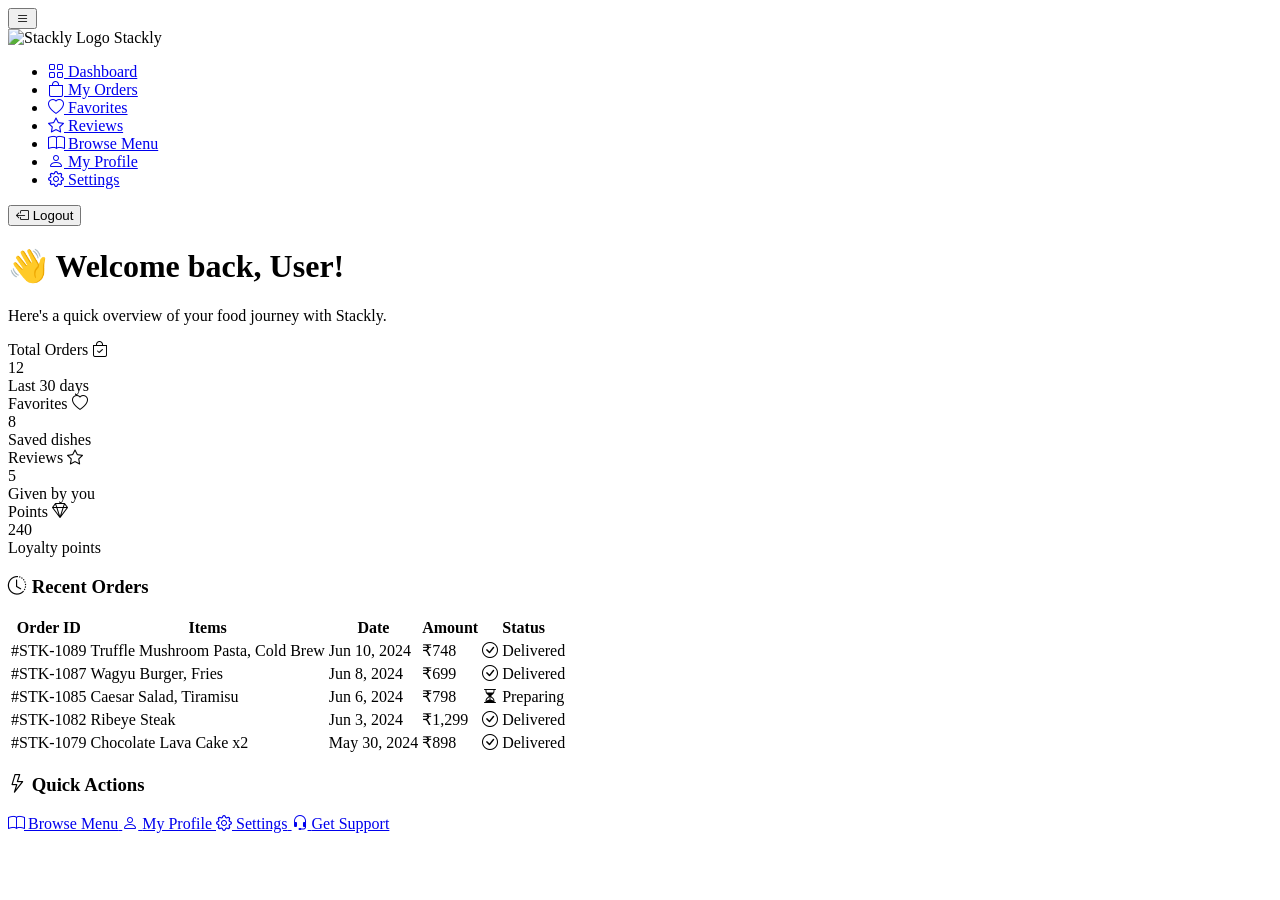
==== user-dashboard.html @ 4d9265fa "Add files via upload" ====
<!DOCTYPE html>
<html lang="en">
<head>
  <meta charset="UTF-8">
  <meta name="viewport" content="width=device-width, initial-scale=1.0">
  <title>Stackly || User Dashboard</title>
  <link href="https://cdn.jsdelivr.net/npm/bootstrap-icons@1.11.3/font/bootstrap-icons.css" rel="stylesheet">
  <link rel="stylesheet" href="css/dashboard.css">
</head>
<body>

<button class="sidebar-toggle" onclick="document.querySelector('.sidebar').classList.toggle('active')">
  <i class="bi bi-list"></i>
</button>

<div class="dashboard">
  <!-- Sidebar -->
  <aside class="sidebar">
    <div class="sidebar-brand">
      <img src="images/logo.webp" alt="Stackly Logo">
      <span>Stackly</span>
    </div>
    <ul class="sidebar-nav">
      <li><a href="user-dashboard.html" class="active"><i class="bi bi-grid"></i> Dashboard</a></li>
      <li><a href="error.html"><i class="bi bi-bag"></i> My Orders</a></li>
      <li><a href="error.html"><i class="bi bi-heart"></i> Favorites</a></li>
      <li><a href="error.html"><i class="bi bi-star"></i> Reviews</a></li>
      <li><a href="menu.html"><i class="bi bi-book"></i> Browse Menu</a></li>
      <li><a href="error.html"><i class="bi bi-person"></i> My Profile</a></li>
      <li><a href="error.html"><i class="bi bi-gear"></i> Settings</a></li>
    </ul>
    <div class="sidebar-logout">
      <button class="logout-btn" onclick="handleLogout()">
        <i class="bi bi-box-arrow-left"></i> Logout
      </button>
    </div>
  </aside>

  <!-- Main Content -->
  <main class="dashboard-main">
    <!-- Welcome Banner -->
    <div class="welcome-banner">
      <h1>👋 Welcome back, <span id="userName">User</span>!</h1>
      <p>Here's a quick overview of your food journey with Stackly.</p>
    </div>

    <!-- Stats -->
    <div class="stats-row">
      <div class="dash-stat-card">
        <div class="stat-header">
          <span class="stat-label">Total Orders</span>
          <i class="bi bi-bag-check"></i>
        </div>
        <div class="stat-value">12</div>
        <div class="stat-label">Last 30 days</div>
      </div>
      <div class="dash-stat-card">
        <div class="stat-header">
          <span class="stat-label">Favorites</span>
          <i class="bi bi-heart"></i>
        </div>
        <div class="stat-value">8</div>
        <div class="stat-label">Saved dishes</div>
      </div>
      <div class="dash-stat-card">
        <div class="stat-header">
          <span class="stat-label">Reviews</span>
          <i class="bi bi-star"></i>
        </div>
        <div class="stat-value">5</div>
        <div class="stat-label">Given by you</div>
      </div>
      <div class="dash-stat-card">
        <div class="stat-header">
          <span class="stat-label">Points</span>
          <i class="bi bi-gem"></i>
        </div>
        <div class="stat-value">240</div>
        <div class="stat-label">Loyalty points</div>
      </div>
    </div>

    <!-- Recent Orders -->
    <div class="dash-section">
      <h3><i class="bi bi-clock-history"></i> Recent Orders</h3>
      <table class="dash-table">
        <thead>
          <tr>
            <th>Order ID</th>
            <th>Items</th>
            <th>Date</th>
            <th>Amount</th>
            <th>Status</th>
          </tr>
        </thead>
        <tbody>
          <tr>
            <td>#STK-1089</td>
            <td>Truffle Mushroom Pasta, Cold Brew</td>
            <td>Jun 10, 2024</td>
            <td>₹748</td>
            <td><span class="status-badge delivered"><i class="bi bi-check-circle"></i> Delivered</span></td>
          </tr>
          <tr>
            <td>#STK-1087</td>
            <td>Wagyu Burger, Fries</td>
            <td>Jun 8, 2024</td>
            <td>₹699</td>
            <td><span class="status-badge delivered"><i class="bi bi-check-circle"></i> Delivered</span></td>
          </tr>
          <tr>
            <td>#STK-1085</td>
            <td>Caesar Salad, Tiramisu</td>
            <td>Jun 6, 2024</td>
            <td>₹798</td>
            <td><span class="status-badge preparing"><i class="bi bi-hourglass-split"></i> Preparing</span></td>
          </tr>
          <tr>
            <td>#STK-1082</td>
            <td>Ribeye Steak</td>
            <td>Jun 3, 2024</td>
            <td>₹1,299</td>
            <td><span class="status-badge delivered"><i class="bi bi-check-circle"></i> Delivered</span></td>
          </tr>
          <tr>
            <td>#STK-1079</td>
            <td>Chocolate Lava Cake x2</td>
            <td>May 30, 2024</td>
            <td>₹898</td>
            <td><span class="status-badge delivered"><i class="bi bi-check-circle"></i> Delivered</span></td>
          </tr>
        </tbody>
      </table>
    </div>

    <!-- Quick Actions -->
    <div class="dash-section">
      <h3><i class="bi bi-lightning"></i> Quick Actions</h3>
      <div class="quick-actions">
        <a href="menu.html" class="action-card">
          <i class="bi bi-book"></i>
          <span>Browse Menu</span>
        </a>
        <a href="error.html" class="action-card">
          <i class="bi bi-person"></i>
          <span>My Profile</span>
        </a>
        <a href="error.html" class="action-card">
          <i class="bi bi-gear"></i>
          <span>Settings</span>
        </a>
        <a href="error.html" class="action-card">
          <i class="bi bi-headset"></i>
          <span>Get Support</span>
        </a>
      </div>
    </div>
  </main>
</div>

<script src="js/main.js"></script>
<script>
  // Load user name from session
  var name = sessionStorage.getItem('userName') || 'User';
  document.getElementById('userName').textContent = name.charAt(0).toUpperCase() + name.slice(1);
</script>
</body>
</html>
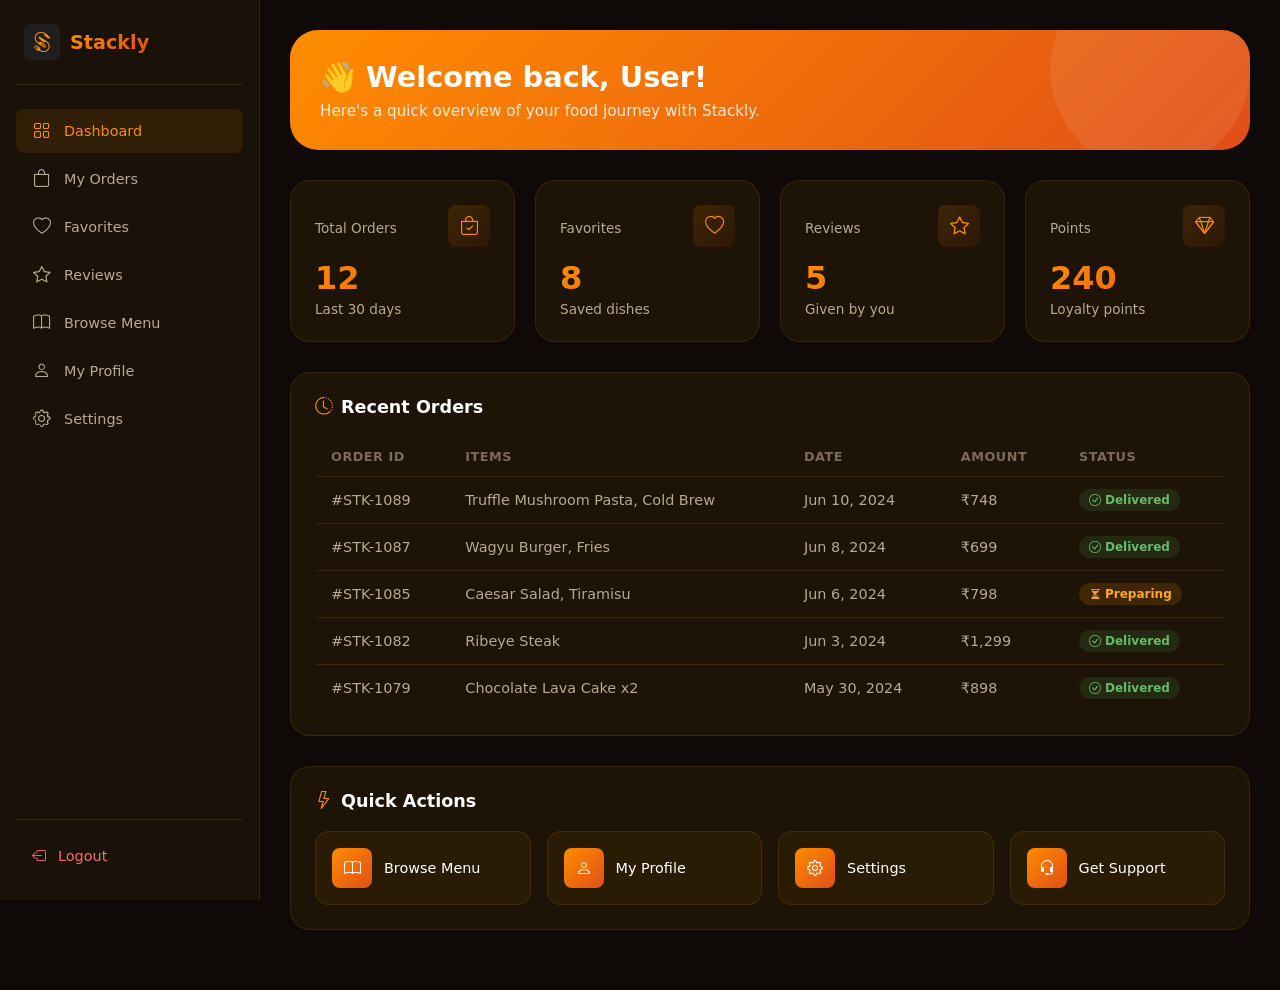
==== commit 4bd4b3c0: "Add Stackly logo in mobile header for both dashboards" ====
--- a/user-dashboard.html
+++ b/user-dashboard.html
@@ -9,9 +9,15 @@
 </head>
 <body>
 
-<button class="sidebar-toggle" onclick="document.querySelector('.sidebar').classList.toggle('active')">
-  <i class="bi bi-list"></i>
-</button>
+<div class="mobile-header">
+  <button class="sidebar-toggle" onclick="document.querySelector('.sidebar').classList.toggle('active')">
+    <i class="bi bi-list"></i>
+  </button>
+  <a href="index.html" class="mobile-brand">
+    <img src="images/logo.webp" alt="Stackly Logo" class="mobile-logo">
+    <span>Stackly</span>
+  </a>
+</div>
 
 <div class="dashboard">
   <!-- Sidebar -->
--- a/css/dashboard.css
+++ b/css/dashboard.css
@@ -0,0 +1,560 @@
+/* ===== DASHBOARD STYLES ===== */
+@import url('https://fonts.googleapis.com/css2?family=Outfit:wght@300;400;500;600;700;800&display=swap');
+
+:root {
+  --bg-primary: #0f0a07;
+  --bg-secondary: #1a1208;
+  --bg-tertiary: #241a0e;
+  --bg-card: rgba(255, 165, 0, 0.06);
+  --bg-card-hover: rgba(255, 165, 0, 0.12);
+  --accent: #ff8c00;
+  --accent-secondary: #e04f16;
+  --gradient: linear-gradient(135deg, #ff8c00, #e04f16);
+  --gradient-soft: linear-gradient(135deg, rgba(255,140,0,0.15), rgba(224,79,22,0.08));
+  --text-primary: #ffffff;
+  --text-secondary: #b9a895;
+  --text-muted: #7a6b5d;
+  --border-color: rgba(255, 165, 0, 0.12);
+  --border-glow: rgba(255, 140, 0, 0.25);
+  --shadow-card: 0 8px 32px rgba(0, 0, 0, 0.4);
+  --radius-sm: 8px;
+  --radius-md: 14px;
+  --radius-lg: 20px;
+  --radius-xl: 28px;
+  --transition: all 0.3s cubic-bezier(0.25, 0.46, 0.45, 0.94);
+  --font: 'Outfit', system-ui, sans-serif;
+}
+
+* { margin: 0; padding: 0; box-sizing: border-box; }
+
+html, body {
+  overflow-x: hidden;
+  width: 100%;
+}
+
+body {
+  font-family: var(--font);
+  background: var(--bg-primary);
+  color: var(--text-primary);
+  min-height: 100vh;
+}
+
+a {
+  text-decoration: none;
+  color: inherit;
+  transition: var(--transition);
+}
+
+/* Dashboard Layout */
+.dashboard {
+  display: flex;
+  min-height: 100vh;
+  max-width: 100vw;
+  overflow-x: hidden;
+}
+
+/* Sidebar */
+.sidebar {
+  width: 260px;
+  background: var(--bg-secondary);
+  border-right: 1px solid var(--border-color);
+  padding: 24px 16px;
+  display: flex;
+  flex-direction: column;
+  position: fixed;
+  top: 0;
+  left: 0;
+  height: 100vh;
+  z-index: 100;
+  transition: var(--transition);
+}
+
+.sidebar-brand {
+  display: flex;
+  align-items: center;
+  gap: 10px;
+  padding: 0 8px 24px;
+  border-bottom: 1px solid var(--border-color);
+  margin-bottom: 24px;
+}
+
+.sidebar-brand img {
+  height: 36px;
+  width: auto;
+  border-radius: 6px;
+}
+
+.sidebar-brand span {
+  font-size: 1.2rem;
+  font-weight: 700;
+  background: var(--gradient);
+  -webkit-background-clip: text;
+  -webkit-text-fill-color: transparent;
+  background-clip: text;
+}
+
+.sidebar-nav {
+  list-style: none;
+  display: flex;
+  flex-direction: column;
+  gap: 4px;
+  flex-grow: 1;
+}
+
+.sidebar-nav a {
+  display: flex;
+  align-items: center;
+  gap: 12px;
+  padding: 12px 16px;
+  border-radius: var(--radius-sm);
+  color: var(--text-secondary);
+  font-size: 0.9rem;
+  font-weight: 500;
+  transition: var(--transition);
+}
+
+.sidebar-nav a:hover,
+.sidebar-nav a.active {
+  background: rgba(255, 140, 0, 0.1);
+  color: var(--accent);
+}
+
+.sidebar-nav a i {
+  font-size: 1.1rem;
+  width: 20px;
+  text-align: center;
+}
+
+.sidebar-logout {
+  margin-top: auto;
+  padding-top: 16px;
+  border-top: 1px solid var(--border-color);
+}
+
+.logout-btn {
+  display: flex;
+  align-items: center;
+  gap: 12px;
+  padding: 12px 16px;
+  border-radius: var(--radius-sm);
+  color: #ff6b6b;
+  font-size: 0.9rem;
+  font-weight: 500;
+  width: 100%;
+  background: none;
+  border: none;
+  cursor: pointer;
+  font-family: var(--font);
+  transition: var(--transition);
+}
+
+.logout-btn:hover {
+  background: rgba(255, 100, 100, 0.1);
+}
+
+/* Main Content */
+.dashboard-main {
+  flex: 1;
+  margin-left: 260px;
+  padding: 30px;
+  min-width: 0;
+  max-width: 100%;
+  overflow-x: hidden;
+}
+
+/* Welcome Banner */
+.welcome-banner {
+  padding: 30px;
+  background: var(--gradient);
+  border-radius: var(--radius-xl);
+  margin-bottom: 30px;
+  position: relative;
+  overflow: hidden;
+}
+
+.welcome-banner::before {
+  content: '';
+  position: absolute;
+  top: -50%;
+  right: 0;
+  width: 200px;
+  height: 200px;
+  background: rgba(255, 255, 255, 0.08);
+  border-radius: 50%;
+}
+
+.welcome-banner h1 {
+  font-size: 1.8rem;
+  font-weight: 700;
+  margin-bottom: 8px;
+  position: relative;
+  z-index: 1;
+  word-wrap: break-word;
+  overflow-wrap: break-word;
+}
+
+.welcome-banner p {
+  font-size: 0.95rem;
+  opacity: 0.85;
+  position: relative;
+  z-index: 1;
+  word-wrap: break-word;
+  overflow-wrap: break-word;
+}
+
+/* Stat Cards */
+.stats-row {
+  display: grid;
+  grid-template-columns: repeat(auto-fit, minmax(200px, 1fr));
+  gap: 20px;
+  margin-bottom: 30px;
+}
+
+.dash-stat-card {
+  padding: 24px;
+  background: var(--bg-card);
+  border: 1px solid var(--border-color);
+  border-radius: var(--radius-lg);
+  transition: var(--transition);
+}
+
+.dash-stat-card:hover {
+  border-color: var(--border-glow);
+  transform: translateY(-3px);
+}
+
+.dash-stat-card .stat-header {
+  display: flex;
+  align-items: center;
+  justify-content: space-between;
+  margin-bottom: 12px;
+}
+
+.dash-stat-card .stat-header i {
+  width: 42px;
+  height: 42px;
+  display: flex;
+  align-items: center;
+  justify-content: center;
+  background: var(--gradient-soft);
+  border-radius: var(--radius-sm);
+  color: var(--accent);
+  font-size: 1.2rem;
+}
+
+.dash-stat-card .stat-value {
+  font-size: 2rem;
+  font-weight: 700;
+  background: var(--gradient);
+  -webkit-background-clip: text;
+  -webkit-text-fill-color: transparent;
+  background-clip: text;
+}
+
+.dash-stat-card .stat-label {
+  font-size: 0.85rem;
+  color: var(--text-secondary);
+  margin-top: 4px;
+}
+
+/* Table Section */
+.dash-section {
+  background: var(--bg-card);
+  border: 1px solid var(--border-color);
+  border-radius: var(--radius-lg);
+  padding: 24px;
+  margin-bottom: 30px;
+}
+
+.dash-section h3 {
+  font-size: 1.1rem;
+  font-weight: 600;
+  margin-bottom: 20px;
+  display: flex;
+  align-items: center;
+  gap: 8px;
+}
+
+.dash-section h3 i {
+  color: var(--accent);
+}
+
+.dash-table {
+  width: 100%;
+  border-collapse: collapse;
+  table-layout: auto;
+}
+
+.dash-table th,
+.dash-table td {
+  padding: 12px 16px;
+  text-align: left;
+  border-bottom: 1px solid var(--border-color);
+  font-size: 0.9rem;
+}
+
+.dash-table th {
+  color: var(--text-muted);
+  font-weight: 600;
+  font-size: 0.8rem;
+  text-transform: uppercase;
+  letter-spacing: 0.5px;
+}
+
+.dash-table td {
+  color: var(--text-secondary);
+}
+
+.dash-table tr:last-child td {
+  border-bottom: none;
+}
+
+.dash-table tr:hover td {
+  background: rgba(255, 140, 0, 0.04);
+}
+
+/* Status Badges */
+.status-badge {
+  display: inline-flex;
+  align-items: center;
+  gap: 4px;
+  padding: 4px 10px;
+  border-radius: 20px;
+  font-size: 0.75rem;
+  font-weight: 600;
+}
+
+.status-badge.delivered {
+  background: rgba(76, 175, 80, 0.15);
+  color: #66bb6a;
+}
+
+.status-badge.preparing {
+  background: rgba(255, 152, 0, 0.15);
+  color: #ffa726;
+}
+
+.status-badge.pending {
+  background: rgba(156, 39, 176, 0.15);
+  color: #ba68c8;
+}
+
+.status-badge.cancelled {
+  background: rgba(244, 67, 54, 0.15);
+  color: #ef5350;
+}
+
+/* Quick Actions */
+.quick-actions {
+  display: grid;
+  grid-template-columns: repeat(auto-fit, minmax(180px, 1fr));
+  gap: 16px;
+}
+
+.action-card {
+  display: flex;
+  align-items: center;
+  gap: 12px;
+  padding: 16px;
+  background: var(--bg-card);
+  border: 1px solid var(--border-color);
+  border-radius: var(--radius-md);
+  cursor: pointer;
+  transition: var(--transition);
+}
+
+.action-card:hover {
+  border-color: var(--border-glow);
+  transform: translateY(-2px);
+}
+
+.action-card i {
+  width: 40px;
+  height: 40px;
+  display: flex;
+  align-items: center;
+  justify-content: center;
+  background: var(--gradient);
+  border-radius: var(--radius-sm);
+  color: #fff;
+  font-size: 1rem;
+}
+
+.action-card span {
+  font-size: 0.9rem;
+  font-weight: 500;
+}
+
+/* Mobile Header */
+.mobile-header {
+  display: none;
+  position: fixed;
+  top: 0;
+  left: 0;
+  right: 0;
+  z-index: 200;
+  height: 56px;
+  background: rgba(15, 10, 7, 0.92);
+  backdrop-filter: blur(12px);
+  -webkit-backdrop-filter: blur(12px);
+  border-bottom: 1px solid var(--border-color);
+  align-items: center;
+  padding: 0 12px;
+  gap: 12px;
+}
+
+.sidebar-toggle {
+  width: 40px;
+  height: 40px;
+  background: var(--gradient);
+  border: none;
+  border-radius: var(--radius-sm);
+  color: #fff;
+  font-size: 1.2rem;
+  cursor: pointer;
+  display: flex;
+  align-items: center;
+  justify-content: center;
+  flex-shrink: 0;
+}
+
+.mobile-brand {
+  display: flex;
+  align-items: center;
+  gap: 8px;
+  text-decoration: none;
+}
+
+.mobile-brand .mobile-logo {
+  height: 32px;
+  width: auto;
+  border-radius: 6px;
+}
+
+.mobile-brand span {
+  font-size: 1.15rem;
+  font-weight: 700;
+  background: var(--gradient);
+  -webkit-background-clip: text;
+  -webkit-text-fill-color: transparent;
+  background-clip: text;
+}
+
+/* Responsive */
+@media (max-width: 768px) {
+  .sidebar {
+    transform: translateX(-100%);
+  }
+
+  .sidebar.active {
+    transform: translateX(0);
+  }
+
+  .dashboard-main {
+    margin-left: 0;
+    padding: 70px 12px 16px;
+    width: 100%;
+    max-width: 100vw;
+  }
+
+  .mobile-header {
+    display: flex;
+  }
+
+  .welcome-banner {
+    padding: 20px 16px;
+    border-radius: var(--radius-lg);
+  }
+
+  .welcome-banner h1 {
+    font-size: 1.2rem;
+  }
+
+  .welcome-banner p {
+    font-size: 0.85rem;
+  }
+
+  .welcome-banner::before {
+    width: 120px;
+    height: 120px;
+    right: -20px;
+    top: -30%;
+  }
+
+  .stats-row {
+    grid-template-columns: 1fr 1fr;
+    gap: 12px;
+  }
+
+  .dash-stat-card {
+    padding: 16px;
+  }
+
+  .dash-stat-card .stat-value {
+    font-size: 1.5rem;
+  }
+
+  .dash-section {
+    padding: 16px 12px;
+    border-radius: var(--radius-md);
+    overflow: hidden;
+  }
+
+  .dash-table {
+    display: block;
+    overflow-x: auto;
+    -webkit-overflow-scrolling: touch;
+    white-space: nowrap;
+  }
+
+  .dash-table th,
+  .dash-table td {
+    padding: 10px 12px;
+    font-size: 0.8rem;
+  }
+
+  .quick-actions {
+    grid-template-columns: 1fr 1fr;
+    gap: 10px;
+  }
+
+  .action-card {
+    padding: 12px;
+    flex-direction: column;
+    text-align: center;
+    gap: 8px;
+  }
+
+  .action-card i {
+    width: 36px;
+    height: 36px;
+    font-size: 0.9rem;
+  }
+
+  .action-card span {
+    font-size: 0.8rem;
+  }
+}
+
+@media (max-width: 480px) {
+  .dashboard-main {
+    padding: 65px 8px 12px;
+  }
+
+  .stats-row {
+    grid-template-columns: 1fr;
+    gap: 10px;
+  }
+
+  .welcome-banner {
+    padding: 16px 14px;
+  }
+
+  .welcome-banner h1 {
+    font-size: 1.1rem;
+  }
+
+  .quick-actions {
+    grid-template-columns: 1fr;
+  }
+}
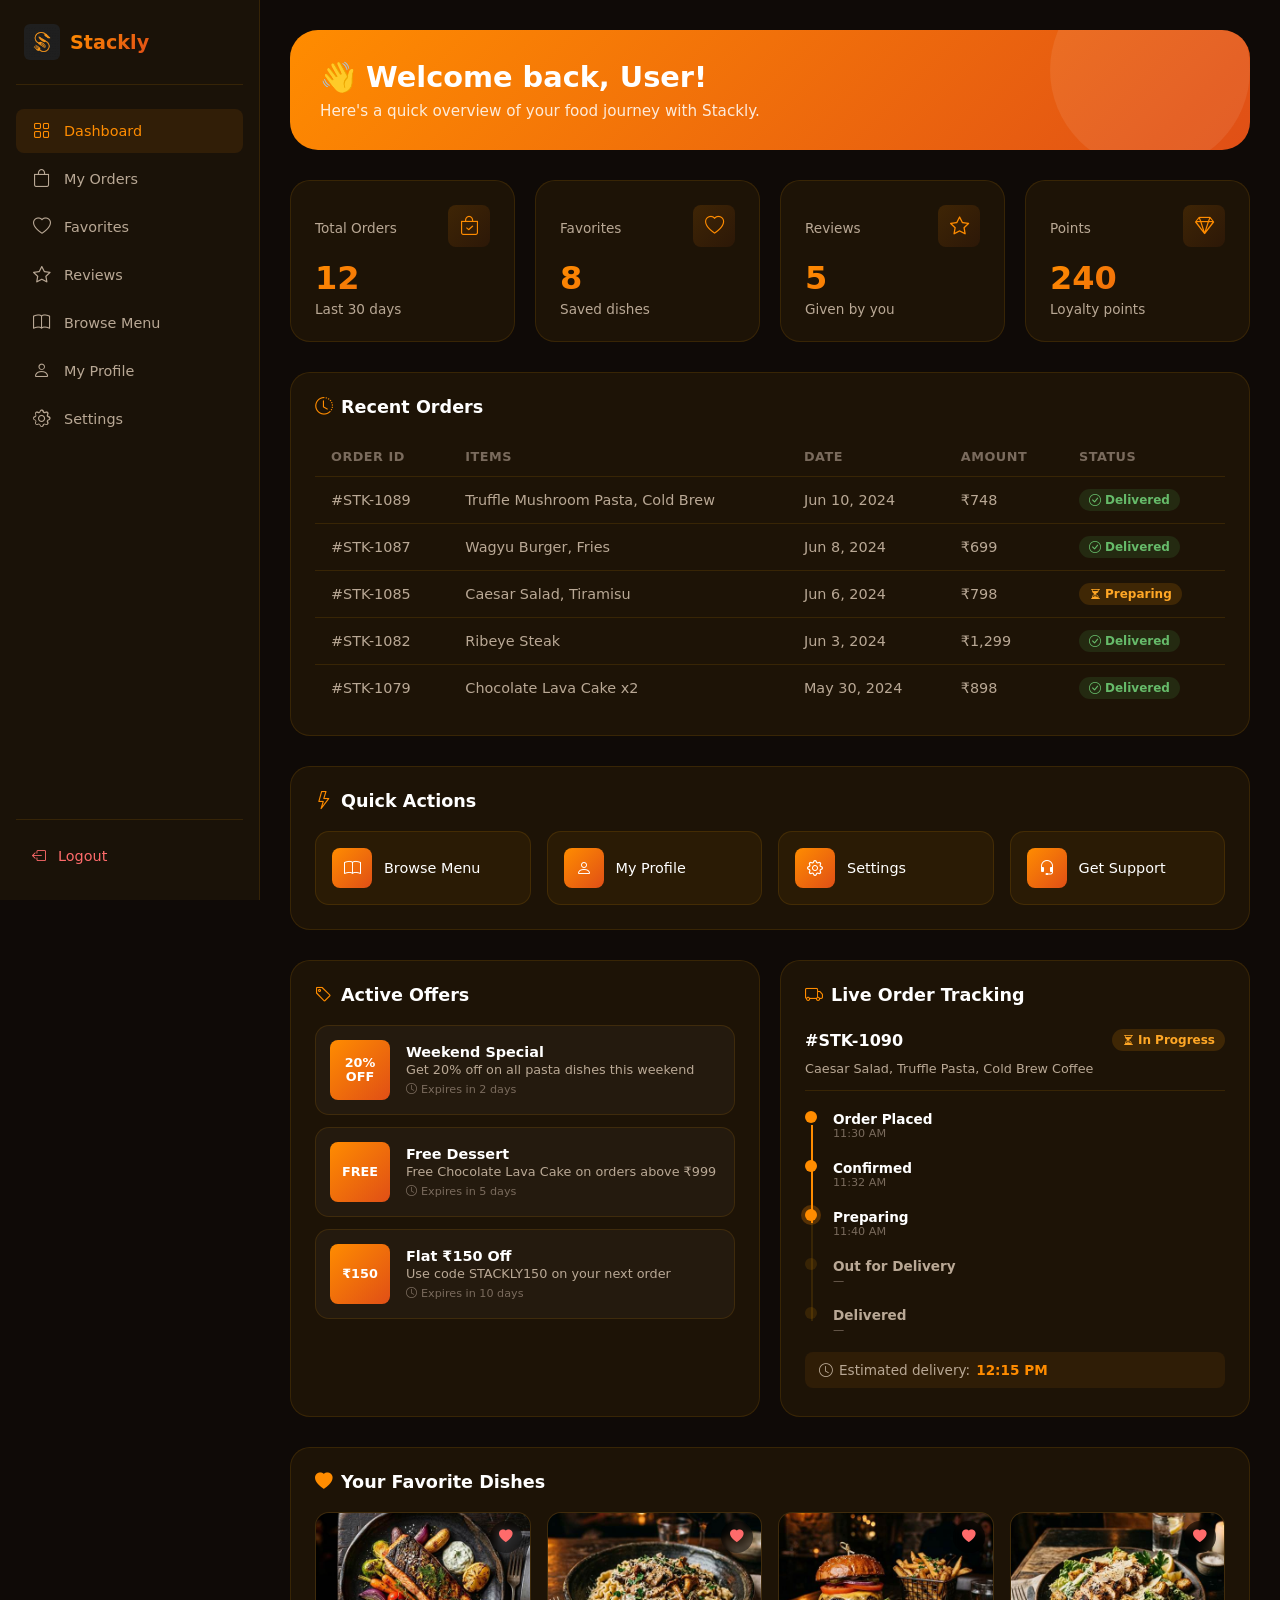
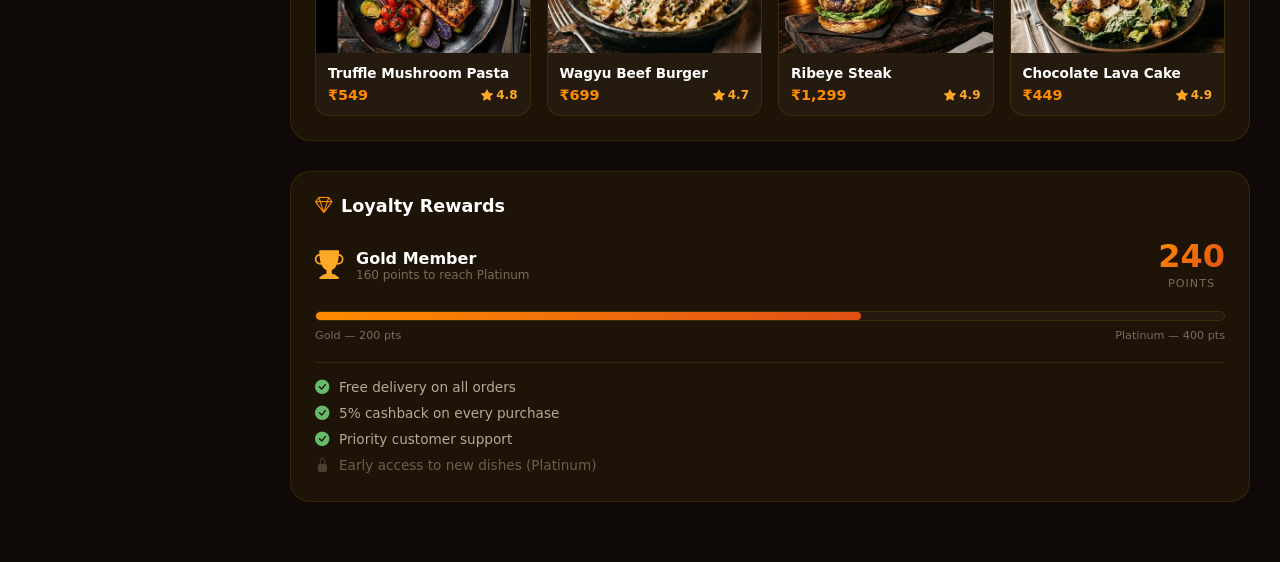
==== commit 4c1c51f0: "Enhance dashboards with more comprehensive sections and components" ====
--- a/user-dashboard.html
+++ b/user-dashboard.html
@@ -161,6 +161,197 @@
         </a>
       </div>
     </div>
+
+    <!-- Two Column Layout -->
+    <div class="dash-two-col">
+      <!-- Active Offers -->
+      <div class="dash-section">
+        <h3><i class="bi bi-tag"></i> Active Offers</h3>
+        <div class="offers-list">
+          <div class="offer-card">
+            <div class="offer-badge">20% OFF</div>
+            <div class="offer-info">
+              <span class="offer-title">Weekend Special</span>
+              <span class="offer-desc">Get 20% off on all pasta dishes this weekend</span>
+              <span class="offer-expiry"><i class="bi bi-clock"></i> Expires in 2 days</span>
+            </div>
+          </div>
+          <div class="offer-card">
+            <div class="offer-badge">FREE</div>
+            <div class="offer-info">
+              <span class="offer-title">Free Dessert</span>
+              <span class="offer-desc">Free Chocolate Lava Cake on orders above ₹999</span>
+              <span class="offer-expiry"><i class="bi bi-clock"></i> Expires in 5 days</span>
+            </div>
+          </div>
+          <div class="offer-card">
+            <div class="offer-badge">₹150</div>
+            <div class="offer-info">
+              <span class="offer-title">Flat ₹150 Off</span>
+              <span class="offer-desc">Use code STACKLY150 on your next order</span>
+              <span class="offer-expiry"><i class="bi bi-clock"></i> Expires in 10 days</span>
+            </div>
+          </div>
+        </div>
+      </div>
+
+      <!-- Delivery Tracking -->
+      <div class="dash-section">
+        <h3><i class="bi bi-truck"></i> Live Order Tracking</h3>
+        <div class="tracking-card">
+          <div class="tracking-header">
+            <span class="tracking-id">#STK-1090</span>
+            <span class="status-badge preparing"><i class="bi bi-hourglass-split"></i> In Progress</span>
+          </div>
+          <div class="tracking-items">Caesar Salad, Truffle Pasta, Cold Brew Coffee</div>
+          <div class="tracking-timeline">
+            <div class="timeline-step completed">
+              <div class="timeline-dot"></div>
+              <div class="timeline-info">
+                <span class="timeline-title">Order Placed</span>
+                <span class="timeline-time">11:30 AM</span>
+              </div>
+            </div>
+            <div class="timeline-step completed">
+              <div class="timeline-dot"></div>
+              <div class="timeline-info">
+                <span class="timeline-title">Confirmed</span>
+                <span class="timeline-time">11:32 AM</span>
+              </div>
+            </div>
+            <div class="timeline-step active">
+              <div class="timeline-dot"></div>
+              <div class="timeline-info">
+                <span class="timeline-title">Preparing</span>
+                <span class="timeline-time">11:40 AM</span>
+              </div>
+            </div>
+            <div class="timeline-step">
+              <div class="timeline-dot"></div>
+              <div class="timeline-info">
+                <span class="timeline-title">Out for Delivery</span>
+                <span class="timeline-time">—</span>
+              </div>
+            </div>
+            <div class="timeline-step">
+              <div class="timeline-dot"></div>
+              <div class="timeline-info">
+                <span class="timeline-title">Delivered</span>
+                <span class="timeline-time">—</span>
+              </div>
+            </div>
+          </div>
+          <div class="tracking-eta">
+            <i class="bi bi-clock"></i> Estimated delivery: <strong>12:15 PM</strong>
+          </div>
+        </div>
+      </div>
+    </div>
+
+    <!-- Favorite Dishes -->
+    <div class="dash-section">
+      <h3><i class="bi bi-heart-fill"></i> Your Favorite Dishes</h3>
+      <div class="favorites-grid">
+        <div class="favorite-card">
+          <div class="favorite-img">
+            <img src="images/menu-1.webp" alt="Truffle Pasta">
+            <button class="favorite-heart"><i class="bi bi-heart-fill"></i></button>
+          </div>
+          <div class="favorite-info">
+            <span class="favorite-name">Truffle Mushroom Pasta</span>
+            <div class="favorite-meta">
+              <span class="favorite-price">₹549</span>
+              <span class="favorite-rating"><i class="bi bi-star-fill"></i> 4.8</span>
+            </div>
+          </div>
+        </div>
+        <div class="favorite-card">
+          <div class="favorite-img">
+            <img src="images/menu-2.webp" alt="Wagyu Burger">
+            <button class="favorite-heart"><i class="bi bi-heart-fill"></i></button>
+          </div>
+          <div class="favorite-info">
+            <span class="favorite-name">Wagyu Beef Burger</span>
+            <div class="favorite-meta">
+              <span class="favorite-price">₹699</span>
+              <span class="favorite-rating"><i class="bi bi-star-fill"></i> 4.7</span>
+            </div>
+          </div>
+        </div>
+        <div class="favorite-card">
+          <div class="favorite-img">
+            <img src="images/menu-3.webp" alt="Ribeye Steak">
+            <button class="favorite-heart"><i class="bi bi-heart-fill"></i></button>
+          </div>
+          <div class="favorite-info">
+            <span class="favorite-name">Ribeye Steak</span>
+            <div class="favorite-meta">
+              <span class="favorite-price">₹1,299</span>
+              <span class="favorite-rating"><i class="bi bi-star-fill"></i> 4.9</span>
+            </div>
+          </div>
+        </div>
+        <div class="favorite-card">
+          <div class="favorite-img">
+            <img src="images/menu-4.webp" alt="Lava Cake">
+            <button class="favorite-heart"><i class="bi bi-heart-fill"></i></button>
+          </div>
+          <div class="favorite-info">
+            <span class="favorite-name">Chocolate Lava Cake</span>
+            <div class="favorite-meta">
+              <span class="favorite-price">₹449</span>
+              <span class="favorite-rating"><i class="bi bi-star-fill"></i> 4.9</span>
+            </div>
+          </div>
+        </div>
+      </div>
+    </div>
+
+    <!-- Loyalty Rewards -->
+    <div class="dash-section">
+      <h3><i class="bi bi-gem"></i> Loyalty Rewards</h3>
+      <div class="loyalty-card">
+        <div class="loyalty-header">
+          <div class="loyalty-tier">
+            <i class="bi bi-trophy-fill"></i>
+            <div>
+              <span class="loyalty-tier-name">Gold Member</span>
+              <span class="loyalty-tier-desc">160 points to reach Platinum</span>
+            </div>
+          </div>
+          <div class="loyalty-points">
+            <span class="loyalty-points-value">240</span>
+            <span class="loyalty-points-label">Points</span>
+          </div>
+        </div>
+        <div class="loyalty-progress">
+          <div class="loyalty-progress-bar" style="width: 60%;"></div>
+        </div>
+        <div class="loyalty-progress-labels">
+          <span>Gold — 200 pts</span>
+          <span>Platinum — 400 pts</span>
+        </div>
+        <div class="loyalty-perks">
+          <div class="perk-item">
+            <i class="bi bi-check-circle-fill"></i>
+            <span>Free delivery on all orders</span>
+          </div>
+          <div class="perk-item">
+            <i class="bi bi-check-circle-fill"></i>
+            <span>5% cashback on every purchase</span>
+          </div>
+          <div class="perk-item">
+            <i class="bi bi-check-circle-fill"></i>
+            <span>Priority customer support</span>
+          </div>
+          <div class="perk-item locked">
+            <i class="bi bi-lock-fill"></i>
+            <span>Early access to new dishes (Platinum)</span>
+          </div>
+        </div>
+      </div>
+    </div>
+
   </main>
 </div>
 
--- a/css/dashboard.css
+++ b/css/dashboard.css
@@ -385,6 +385,788 @@
   font-weight: 500;
 }
 
+/* Two Column Layout */
+.dash-two-col {
+  display: grid;
+  grid-template-columns: 1fr 1fr;
+  gap: 20px;
+  margin-bottom: 30px;
+}
+
+.dash-two-col .dash-section {
+  margin-bottom: 0;
+}
+
+/* Top Selling Items */
+.top-items-list {
+  display: flex;
+  flex-direction: column;
+  gap: 12px;
+}
+
+.top-item {
+  display: flex;
+  align-items: center;
+  gap: 14px;
+  padding: 12px;
+  background: var(--bg-tertiary);
+  border-radius: var(--radius-sm);
+  transition: var(--transition);
+}
+
+.top-item:hover {
+  background: var(--bg-card-hover);
+}
+
+.top-item-rank {
+  width: 36px;
+  height: 36px;
+  display: flex;
+  align-items: center;
+  justify-content: center;
+  background: var(--gradient);
+  border-radius: 50%;
+  font-size: 0.8rem;
+  font-weight: 700;
+  color: #fff;
+  flex-shrink: 0;
+}
+
+.top-item-info {
+  flex: 1;
+  min-width: 0;
+  display: flex;
+  flex-direction: column;
+}
+
+.top-item-name {
+  font-size: 0.9rem;
+  font-weight: 600;
+  color: var(--text-primary);
+  white-space: nowrap;
+  overflow: hidden;
+  text-overflow: ellipsis;
+}
+
+.top-item-meta {
+  font-size: 0.75rem;
+  color: var(--text-muted);
+}
+
+.top-item-revenue {
+  font-size: 0.9rem;
+  font-weight: 700;
+  color: var(--accent);
+  flex-shrink: 0;
+}
+
+/* Chart */
+.chart-container {
+  display: flex;
+  align-items: flex-end;
+  gap: 8px;
+  height: 180px;
+  padding: 16px 0 0;
+}
+
+.chart-bar-group {
+  flex: 1;
+  display: flex;
+  flex-direction: column;
+  align-items: center;
+  gap: 8px;
+  height: 100%;
+  justify-content: flex-end;
+}
+
+.chart-bar {
+  width: 100%;
+  max-width: 40px;
+  background: var(--gradient-soft);
+  border-radius: 6px 6px 0 0;
+  position: relative;
+  transition: all 0.4s ease;
+  cursor: pointer;
+  border: 1px solid var(--border-color);
+}
+
+.chart-bar:hover, .chart-bar.highlight {
+  background: var(--gradient);
+  border-color: transparent;
+}
+
+.chart-tooltip {
+  position: absolute;
+  top: -28px;
+  left: 50%;
+  transform: translateX(-50%);
+  background: var(--bg-primary);
+  border: 1px solid var(--border-color);
+  padding: 2px 8px;
+  border-radius: 4px;
+  font-size: 0.7rem;
+  color: var(--accent);
+  white-space: nowrap;
+  opacity: 0;
+  transition: opacity 0.2s;
+  font-weight: 600;
+}
+
+.chart-bar:hover .chart-tooltip {
+  opacity: 1;
+}
+
+.chart-label {
+  font-size: 0.7rem;
+  color: var(--text-muted);
+  font-weight: 500;
+}
+
+.chart-summary {
+  display: flex;
+  justify-content: space-between;
+  margin-top: 16px;
+  padding-top: 16px;
+  border-top: 1px solid var(--border-color);
+}
+
+.chart-summary-item {
+  display: flex;
+  flex-direction: column;
+  gap: 2px;
+}
+
+.chart-summary-label {
+  font-size: 0.75rem;
+  color: var(--text-muted);
+}
+
+.chart-summary-value {
+  font-size: 1.1rem;
+  font-weight: 700;
+  color: var(--text-primary);
+}
+
+.chart-summary-value.positive {
+  color: #66bb6a;
+}
+
+/* Staff Grid */
+.staff-grid {
+  display: grid;
+  grid-template-columns: repeat(auto-fit, minmax(240px, 1fr));
+  gap: 14px;
+}
+
+.staff-card {
+  display: flex;
+  align-items: center;
+  gap: 12px;
+  padding: 14px;
+  background: var(--bg-tertiary);
+  border-radius: var(--radius-md);
+  border: 1px solid var(--border-color);
+  transition: var(--transition);
+}
+
+.staff-card:hover {
+  border-color: var(--border-glow);
+}
+
+.staff-avatar {
+  width: 42px;
+  height: 42px;
+  background: var(--gradient-soft);
+  border-radius: 50%;
+  display: flex;
+  align-items: center;
+  justify-content: center;
+  color: var(--accent);
+  font-size: 1.2rem;
+  flex-shrink: 0;
+}
+
+.staff-info {
+  flex: 1;
+  min-width: 0;
+  display: flex;
+  flex-direction: column;
+}
+
+.staff-name {
+  font-size: 0.85rem;
+  font-weight: 600;
+  color: var(--text-primary);
+}
+
+.staff-role {
+  font-size: 0.75rem;
+  color: var(--text-muted);
+}
+
+/* Alert List */
+.alert-list {
+  display: flex;
+  flex-direction: column;
+  gap: 12px;
+}
+
+.alert-item {
+  display: flex;
+  align-items: center;
+  gap: 14px;
+  padding: 14px;
+  border-radius: var(--radius-md);
+  border: 1px solid var(--border-color);
+}
+
+.alert-item.critical {
+  background: rgba(244, 67, 54, 0.06);
+  border-color: rgba(244, 67, 54, 0.2);
+}
+
+.alert-item.warning {
+  background: rgba(255, 152, 0, 0.06);
+  border-color: rgba(255, 152, 0, 0.2);
+}
+
+.alert-item.info {
+  background: rgba(76, 175, 80, 0.06);
+  border-color: rgba(76, 175, 80, 0.2);
+}
+
+.alert-icon {
+  font-size: 1.3rem;
+  flex-shrink: 0;
+}
+
+.alert-item.critical .alert-icon { color: #ef5350; }
+.alert-item.warning .alert-icon { color: #ffa726; }
+.alert-item.info .alert-icon { color: #66bb6a; }
+
+.alert-info {
+  flex: 1;
+  min-width: 0;
+  display: flex;
+  flex-direction: column;
+}
+
+.alert-title {
+  font-size: 0.85rem;
+  font-weight: 600;
+  color: var(--text-primary);
+}
+
+.alert-desc {
+  font-size: 0.75rem;
+  color: var(--text-muted);
+  margin-top: 2px;
+}
+
+.alert-action {
+  padding: 6px 14px;
+  background: var(--gradient);
+  color: #fff;
+  border-radius: 6px;
+  font-size: 0.75rem;
+  font-weight: 600;
+  text-decoration: none;
+  flex-shrink: 0;
+  transition: var(--transition);
+}
+
+.alert-action:hover {
+  opacity: 0.85;
+}
+
+.alert-action.done {
+  background: rgba(76, 175, 80, 0.15);
+  color: #66bb6a;
+}
+
+/* Reviews */
+.reviews-grid {
+  display: grid;
+  grid-template-columns: repeat(auto-fit, minmax(280px, 1fr));
+  gap: 16px;
+}
+
+.review-card {
+  padding: 18px;
+  background: var(--bg-tertiary);
+  border-radius: var(--radius-md);
+  border: 1px solid var(--border-color);
+  transition: var(--transition);
+}
+
+.review-card:hover {
+  border-color: var(--border-glow);
+}
+
+.review-header {
+  display: flex;
+  justify-content: space-between;
+  align-items: flex-start;
+  margin-bottom: 12px;
+}
+
+.review-user {
+  display: flex;
+  align-items: center;
+  gap: 10px;
+}
+
+.review-avatar {
+  width: 38px;
+  height: 38px;
+  background: var(--gradient);
+  border-radius: 50%;
+  display: flex;
+  align-items: center;
+  justify-content: center;
+  color: #fff;
+  font-size: 0.75rem;
+  font-weight: 700;
+  flex-shrink: 0;
+}
+
+.review-name {
+  font-size: 0.85rem;
+  font-weight: 600;
+  display: block;
+}
+
+.review-date {
+  font-size: 0.7rem;
+  color: var(--text-muted);
+  display: block;
+}
+
+.review-stars {
+  color: #ffa726;
+  font-size: 0.8rem;
+  display: flex;
+  gap: 1px;
+  flex-shrink: 0;
+}
+
+.review-stars .bi-star {
+  color: var(--text-muted);
+}
+
+.review-text {
+  font-size: 0.85rem;
+  color: var(--text-secondary);
+  line-height: 1.5;
+  margin-bottom: 12px;
+  font-style: italic;
+}
+
+.review-dish {
+  font-size: 0.75rem;
+  color: var(--accent);
+  font-weight: 500;
+  display: flex;
+  align-items: center;
+  gap: 4px;
+}
+
+/* Offers */
+.offers-list {
+  display: flex;
+  flex-direction: column;
+  gap: 12px;
+}
+
+.offer-card {
+  display: flex;
+  align-items: center;
+  gap: 16px;
+  padding: 14px;
+  background: var(--bg-tertiary);
+  border-radius: var(--radius-md);
+  border: 1px solid var(--border-color);
+  transition: var(--transition);
+}
+
+.offer-card:hover {
+  border-color: var(--border-glow);
+}
+
+.offer-badge {
+  width: 60px;
+  height: 60px;
+  background: var(--gradient);
+  border-radius: var(--radius-sm);
+  display: flex;
+  align-items: center;
+  justify-content: center;
+  color: #fff;
+  font-size: 0.8rem;
+  font-weight: 800;
+  flex-shrink: 0;
+  text-align: center;
+  line-height: 1.1;
+}
+
+.offer-info {
+  flex: 1;
+  min-width: 0;
+  display: flex;
+  flex-direction: column;
+  gap: 2px;
+}
+
+.offer-title {
+  font-size: 0.9rem;
+  font-weight: 600;
+  color: var(--text-primary);
+}
+
+.offer-desc {
+  font-size: 0.8rem;
+  color: var(--text-secondary);
+}
+
+.offer-expiry {
+  font-size: 0.7rem;
+  color: var(--text-muted);
+  display: flex;
+  align-items: center;
+  gap: 4px;
+  margin-top: 4px;
+}
+
+/* Tracking */
+.tracking-card {
+  padding: 4px 0;
+}
+
+.tracking-header {
+  display: flex;
+  justify-content: space-between;
+  align-items: center;
+  margin-bottom: 10px;
+}
+
+.tracking-id {
+  font-size: 1rem;
+  font-weight: 700;
+  color: var(--text-primary);
+}
+
+.tracking-items {
+  font-size: 0.8rem;
+  color: var(--text-secondary);
+  margin-bottom: 20px;
+  padding-bottom: 14px;
+  border-bottom: 1px solid var(--border-color);
+}
+
+.tracking-timeline {
+  display: flex;
+  flex-direction: column;
+  gap: 0;
+  position: relative;
+  padding-left: 20px;
+}
+
+.timeline-step {
+  display: flex;
+  align-items: flex-start;
+  gap: 14px;
+  padding-bottom: 20px;
+  position: relative;
+}
+
+.timeline-step:last-child {
+  padding-bottom: 0;
+}
+
+.timeline-step::before {
+  content: '';
+  position: absolute;
+  left: -14px;
+  top: 14px;
+  width: 2px;
+  height: calc(100%);
+  background: var(--border-color);
+}
+
+.timeline-step:last-child::before {
+  display: none;
+}
+
+.timeline-step.completed::before {
+  background: var(--accent);
+}
+
+.timeline-dot {
+  width: 12px;
+  height: 12px;
+  border-radius: 50%;
+  background: var(--border-color);
+  flex-shrink: 0;
+  position: relative;
+  left: -20px;
+  margin-right: -20px;
+  z-index: 1;
+}
+
+.timeline-step.completed .timeline-dot {
+  background: var(--accent);
+}
+
+.timeline-step.active .timeline-dot {
+  background: var(--accent);
+  box-shadow: 0 0 0 4px rgba(255, 140, 0, 0.25);
+  animation: pulse-dot 2s infinite;
+}
+
+@keyframes pulse-dot {
+  0%, 100% { box-shadow: 0 0 0 4px rgba(255, 140, 0, 0.25); }
+  50% { box-shadow: 0 0 0 8px rgba(255, 140, 0, 0.1); }
+}
+
+.timeline-info {
+  display: flex;
+  flex-direction: column;
+  padding-left: 2px;
+}
+
+.timeline-title {
+  font-size: 0.85rem;
+  font-weight: 600;
+  color: var(--text-secondary);
+}
+
+.timeline-step.completed .timeline-title,
+.timeline-step.active .timeline-title {
+  color: var(--text-primary);
+}
+
+.timeline-time {
+  font-size: 0.7rem;
+  color: var(--text-muted);
+}
+
+.tracking-eta {
+  margin-top: 16px;
+  padding: 10px 14px;
+  background: rgba(255, 140, 0, 0.08);
+  border-radius: var(--radius-sm);
+  font-size: 0.85rem;
+  color: var(--text-secondary);
+  display: flex;
+  align-items: center;
+  gap: 6px;
+}
+
+.tracking-eta strong {
+  color: var(--accent);
+}
+
+/* Favorites */
+.favorites-grid {
+  display: grid;
+  grid-template-columns: repeat(auto-fit, minmax(200px, 1fr));
+  gap: 16px;
+}
+
+.favorite-card {
+  background: var(--bg-tertiary);
+  border-radius: var(--radius-md);
+  border: 1px solid var(--border-color);
+  overflow: hidden;
+  transition: var(--transition);
+}
+
+.favorite-card:hover {
+  border-color: var(--border-glow);
+  transform: translateY(-3px);
+}
+
+.favorite-img {
+  position: relative;
+  height: 140px;
+  overflow: hidden;
+}
+
+.favorite-img img {
+  width: 100%;
+  height: 100%;
+  object-fit: cover;
+  transition: transform 0.4s ease;
+}
+
+.favorite-card:hover .favorite-img img {
+  transform: scale(1.05);
+}
+
+.favorite-heart {
+  position: absolute;
+  top: 8px;
+  right: 8px;
+  width: 32px;
+  height: 32px;
+  background: rgba(0, 0, 0, 0.5);
+  backdrop-filter: blur(4px);
+  border: none;
+  border-radius: 50%;
+  color: #ff6b6b;
+  font-size: 0.85rem;
+  cursor: pointer;
+  display: flex;
+  align-items: center;
+  justify-content: center;
+}
+
+.favorite-info {
+  padding: 12px;
+}
+
+.favorite-name {
+  font-size: 0.85rem;
+  font-weight: 600;
+  display: block;
+  margin-bottom: 6px;
+  white-space: nowrap;
+  overflow: hidden;
+  text-overflow: ellipsis;
+}
+
+.favorite-meta {
+  display: flex;
+  justify-content: space-between;
+  align-items: center;
+}
+
+.favorite-price {
+  font-size: 0.9rem;
+  font-weight: 700;
+  color: var(--accent);
+}
+
+.favorite-rating {
+  font-size: 0.75rem;
+  color: #ffa726;
+  font-weight: 600;
+  display: flex;
+  align-items: center;
+  gap: 3px;
+}
+
+/* Loyalty */
+.loyalty-card {
+  padding: 4px 0;
+}
+
+.loyalty-header {
+  display: flex;
+  justify-content: space-between;
+  align-items: center;
+  margin-bottom: 20px;
+}
+
+.loyalty-tier {
+  display: flex;
+  align-items: center;
+  gap: 12px;
+}
+
+.loyalty-tier > i {
+  font-size: 1.8rem;
+  color: #ffa726;
+}
+
+.loyalty-tier-name {
+  font-size: 1rem;
+  font-weight: 700;
+  color: var(--text-primary);
+  display: block;
+}
+
+.loyalty-tier-desc {
+  font-size: 0.75rem;
+  color: var(--text-muted);
+  display: block;
+}
+
+.loyalty-points {
+  text-align: center;
+}
+
+.loyalty-points-value {
+  font-size: 2rem;
+  font-weight: 800;
+  background: var(--gradient);
+  -webkit-background-clip: text;
+  -webkit-text-fill-color: transparent;
+  background-clip: text;
+  display: block;
+  line-height: 1;
+}
+
+.loyalty-points-label {
+  font-size: 0.7rem;
+  color: var(--text-muted);
+  text-transform: uppercase;
+  letter-spacing: 1px;
+}
+
+.loyalty-progress {
+  height: 10px;
+  background: var(--bg-tertiary);
+  border-radius: 10px;
+  overflow: hidden;
+  border: 1px solid var(--border-color);
+  margin-bottom: 8px;
+}
+
+.loyalty-progress-bar {
+  height: 100%;
+  background: var(--gradient);
+  border-radius: 10px;
+  transition: width 1s ease;
+}
+
+.loyalty-progress-labels {
+  display: flex;
+  justify-content: space-between;
+  font-size: 0.7rem;
+  color: var(--text-muted);
+  margin-bottom: 20px;
+}
+
+.loyalty-perks {
+  display: flex;
+  flex-direction: column;
+  gap: 10px;
+  padding-top: 16px;
+  border-top: 1px solid var(--border-color);
+}
+
+.perk-item {
+  display: flex;
+  align-items: center;
+  gap: 10px;
+  font-size: 0.85rem;
+  color: var(--text-secondary);
+}
+
+.perk-item i {
+  color: #66bb6a;
+  font-size: 0.9rem;
+}
+
+.perk-item.locked {
+  opacity: 0.5;
+}
+
+.perk-item.locked i {
+  color: var(--text-muted);
+}
+
 /* Mobile Header */
 .mobile-header {
   display: none;
@@ -534,6 +1316,10 @@
   .action-card span {
     font-size: 0.8rem;
   }
+
+  .dash-two-col {
+    grid-template-columns: 1fr;
+  }
 }
 
 @media (max-width: 480px) {
